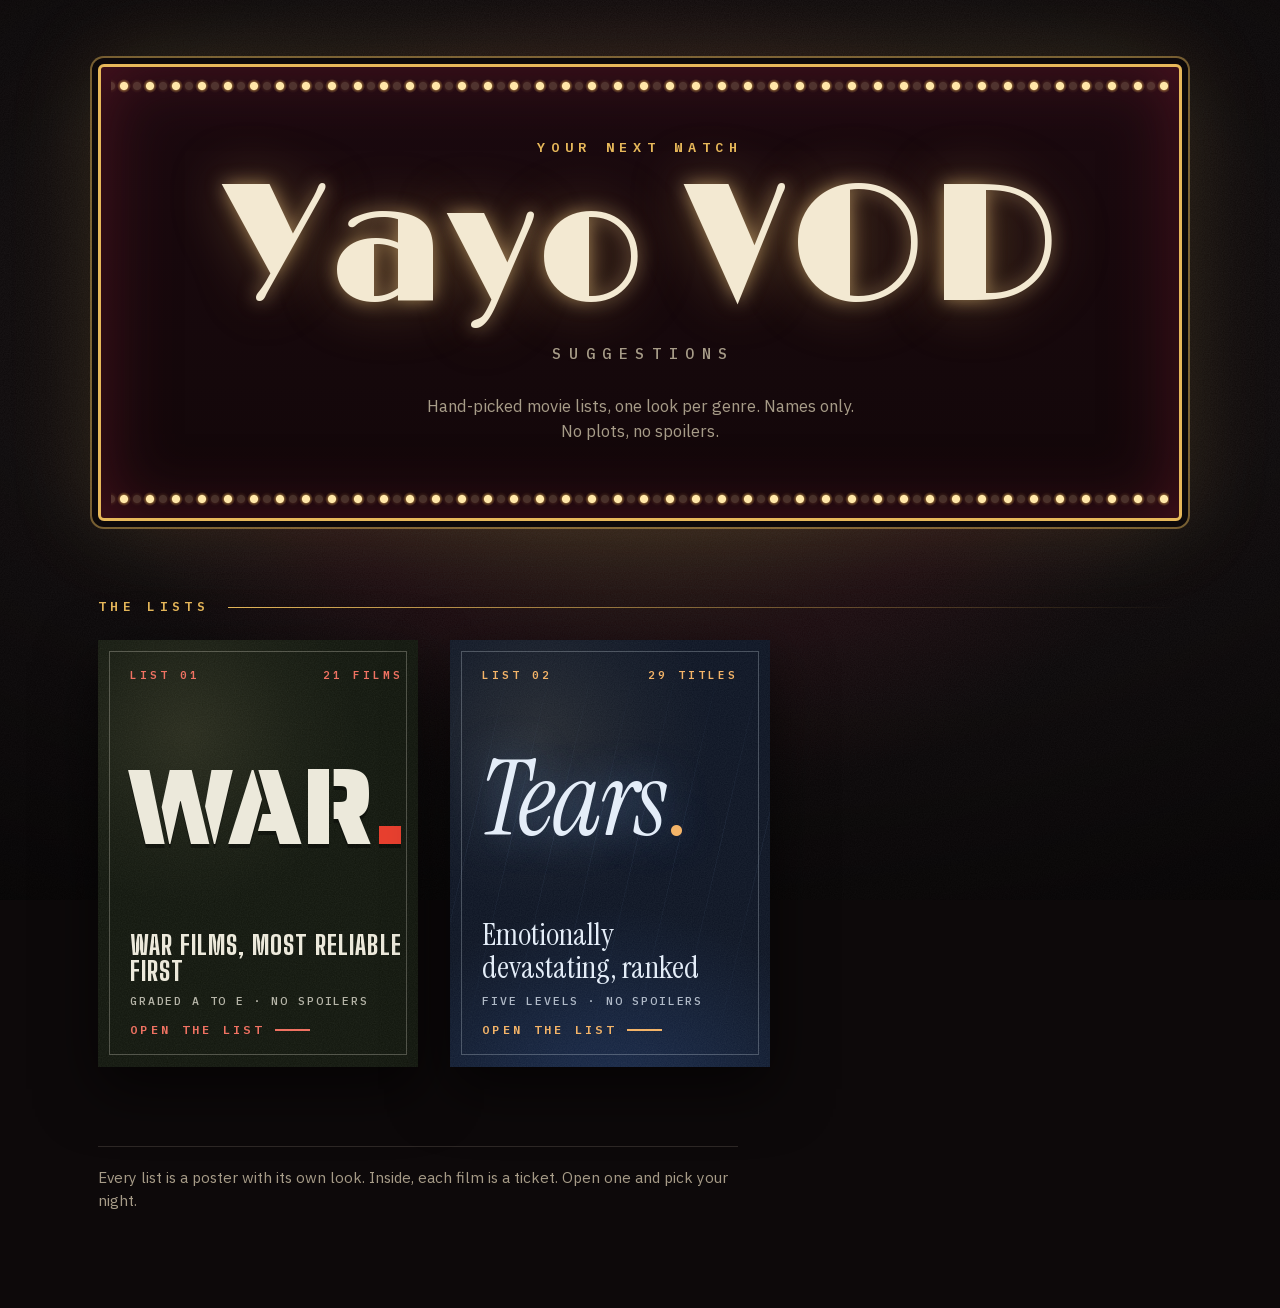
==== index.html @ f083a89b "Add Emotionally Devastating list: rain-on-glass page with fog tickets, hub poster" ====
<!doctype html>
<html lang="en">
<head>
<meta charset="utf-8">
<meta name="viewport" content="width=device-width, initial-scale=1, viewport-fit=cover">
<meta name="color-scheme" content="dark">
<meta name="theme-color" content="#0d090a">
<title>Yayo VOD Suggestions</title>
<link rel="stylesheet" href="fonts/fonts.css">
<link rel="preload" href="fonts/instrument-serif-a20ac7.woff2" as="font" type="font/woff2" crossorigin>
<link rel="preload" href="fonts/instrument-serif-i-99cc6e.woff2" as="font" type="font/woff2" crossorigin>
<link rel="preload" href="fonts/limelight-1f8077.woff2" as="font" type="font/woff2" crossorigin>
<link rel="preload" href="fonts/saira-stencil-one-ce0d6b.woff2" as="font" type="font/woff2" crossorigin>
<link rel="preload" href="fonts/big-shoulders-display-48e1b4.woff2" as="font" type="font/woff2" crossorigin>
<script>
(function(d){var q=[],done=false;function go(){if(done)return;done=true;d.classList.add('ready');q.forEach(function(f){f()})}
d.classList.add('js');window.onReady=function(f){done?f():q.push(f)};
var F=d.fonts;if(F&&F.load){Promise.all(["400 1em Limelight","400 1em \"Instrument Serif\"","italic 400 1em \"Instrument Serif\"","400 1em \"Saira Stencil One\"","800 1em \"Big Shoulders Display\"","500 1em \"IBM Plex Mono\"","600 1em \"IBM Plex Mono\"","400 1em \"IBM Plex Sans\""].map(function(x){return F.load(x,'A')})).then(go,go)}else go();setTimeout(go,2500)})(document.documentElement)
</script>
<style>
/* LOBBY: a theatre marquee with chasing bulbs over a dark foyer; each list is a one-sheet poster. */
:root{--bg:#0d090a;--cream:#f3e9d2;--dim:#a79c88;--brass:#e7b85a;--wine:#4a0f1c;--faint:rgba(243,233,210,.14);
  --display:"Limelight","Playfair Display",Georgia,serif;--mono:"IBM Plex Mono",ui-monospace,Menlo,monospace;--body:"IBM Plex Sans",system-ui,sans-serif;color-scheme:dark}
*{box-sizing:border-box}
html{background:var(--bg);overflow-x:clip}
body{margin:0;background:var(--bg);color:var(--cream);font:400 1rem/1.5 var(--body);-webkit-font-smoothing:antialiased;min-height:100vh}
h1,h2,h3,p,ul{margin:0;padding:0}ul{list-style:none}a{color:inherit}
:focus-visible{outline:3px solid var(--brass);outline-offset:4px}
.fx{position:fixed;inset:0;pointer-events:none;z-index:0;overflow:hidden}
.pool{position:absolute;left:50%;top:-20vh;width:120vmax;height:90vmax;transform:translateX(-50%);background:radial-gradient(closest-side,rgba(231,184,90,.16),rgba(122,28,48,.12) 45%,transparent 72%)}
.vig{position:absolute;inset:0;background:radial-gradient(120% 90% at 50% 35%,transparent 40%,rgba(0,0,0,.75) 100%)}
.grain{position:absolute;inset:-50%;width:200%;height:200%;opacity:.08;mix-blend-mode:screen;animation:grain 1.1s steps(6) infinite;
  background-image:url("data:image/svg+xml,%3Csvg xmlns='http://www.w3.org/2000/svg' width='240' height='240'%3E%3Cfilter id='n'%3E%3CfeTurbulence type='fractalNoise' baseFrequency='.85' numOctaves='2' stitchTiles='stitch'/%3E%3CfeColorMatrix values='0 0 0 0 1 0 0 0 0 1 0 0 0 0 1 0 0 0 .7 0'/%3E%3C/filter%3E%3Crect width='100%25' height='100%25' filter='url(%23n)'/%3E%3C/svg%3E")}
@keyframes grain{0%{transform:translate(0,0)}20%{transform:translate(-4%,3%)}40%{transform:translate(3%,-5%)}60%{transform:translate(-5%,-2%)}80%{transform:translate(4%,4%)}100%{transform:translate(0,0)}}
.js:not(.ready) .page{opacity:0}
.page{transition:opacity .45s ease;position:relative;z-index:1;max-width:70rem;margin-inline:auto;padding:max(1.5rem,env(safe-area-inset-top,0px)) max(18px,env(safe-area-inset-right,0px)) 6rem max(18px,env(safe-area-inset-left,0px))}

.marquee{position:relative;margin-top:clamp(1rem,4vw,2.5rem);padding:clamp(2.6rem,7vw,4.6rem) 1rem;text-align:center;border:3px solid var(--brass);border-radius:6px;background:linear-gradient(180deg,#1c0a10,#120709);box-shadow:0 0 0 6px #0d090a,0 0 0 8px rgba(231,184,90,.45),0 0 90px rgba(231,184,90,.18),inset 0 0 70px rgba(122,28,48,.5)}
.bulbs{position:absolute;left:10px;right:10px;height:14px;background:radial-gradient(circle,#ffe7a8 0 3.6px,rgba(255,200,90,.35) 4.6px,transparent 7px) 0 0/26px 14px repeat-x}
.bulbs.t{top:12px}.bulbs.bt{bottom:12px}
.bulbs.o{background-position:13px 0;opacity:.18}
.eyebrow{font:600 clamp(.7rem,2vw,.85rem)/1 var(--mono);letter-spacing:.42em;text-transform:uppercase;color:var(--brass)}
h1{font:400 clamp(3.6rem,17vw,10.5rem)/.92 var(--display);margin:1.2rem 0 1rem;color:var(--cream);text-shadow:0 0 18px rgba(255,214,140,.55),0 0 60px rgba(231,184,90,.35);letter-spacing:.01em}
.sub{font:500 clamp(.72rem,2.2vw,.95rem)/1.2 var(--mono);letter-spacing:.5em;text-transform:uppercase;color:var(--dim);padding-left:.5em}
.promise{max-width:42rem;margin:2rem auto 0;color:var(--dim);font-size:1.05rem}
.promise span{display:block}

.now{display:flex;align-items:center;gap:1.2rem;margin:clamp(3rem,8vw,5rem) 0 1.6rem;font:600 .8rem/1 var(--mono);letter-spacing:.34em;text-transform:uppercase;color:var(--brass)}
.now::after{content:"";flex:1;height:1px;background:linear-gradient(90deg,var(--brass),transparent)}
.tickets{display:grid;grid-template-columns:repeat(auto-fit,minmax(min(100%,17rem),20rem));gap:2rem;justify-content:start}

/* lists are one-sheet posters: portrait, one big genre word, dressed in that list's own palette. (Single films get tickets inside each list.) */
.poster{position:relative;display:grid;grid-template-rows:auto 1fr auto;aspect-ratio:3/4;min-height:26rem;padding:1.4rem 1.4rem 1.5rem;text-decoration:none;color:var(--p-ink);background:var(--p-bg);overflow:hidden;isolation:isolate;container-type:inline-size;filter:drop-shadow(0 22px 30px rgba(0,0,0,.6));transition:transform .45s cubic-bezier(.2,.8,.2,1)}
.poster::before{content:"";position:absolute;inset:.7rem;border:1.5px solid var(--p-line);z-index:2;pointer-events:none}
.poster{--rx:0;--ry:0;--mx:28%;--my:22%;transform:perspective(1000px) rotateX(calc(var(--ry)*1deg)) rotateY(calc(var(--rx)*1deg)) translateY(var(--lift,0px))}
.poster.live{transition:transform .09s linear}
.poster:hover,.poster:focus-visible{--lift:-8px}
.poster>.spot,.poster>.glint,.poster>.grainp{position:absolute;inset:0;pointer-events:none;z-index:0}
.poster.rain{--p-bg:#0b1322;--p-ink:#e4edf8;--p-line:rgba(228,237,248,.26);--p-accent:#f4b468;--p-accent-text:#f4b468;--p-display:"Instrument Serif",Georgia,serif;--p-cond:"Instrument Serif",Georgia,serif;background:radial-gradient(120% 80% at 50% 115%,#1a2d52,#0b1322 66%)}
.rain .p-word{text-transform:none;font-style:italic;font-size:38cqw;letter-spacing:-.02em;text-shadow:0 0 44px rgba(130,185,255,.45)}
.rain .p-bottom h2{font:400 1.95rem/1.05 var(--p-cond);text-transform:none;letter-spacing:0}
.poster>.streaks{position:absolute;inset:0;pointer-events:none;z-index:0;background:repeating-linear-gradient(103deg,transparent 0 22px,rgba(150,195,255,.1) 22px 23px,transparent 23px 41px);-webkit-mask-image:linear-gradient(180deg,transparent,#000 45%,transparent);mask-image:linear-gradient(180deg,transparent,#000 45%,transparent);opacity:.55}
@media (prefers-reduced-motion:no-preference){.poster>.streaks{animation:rainfall 1.6s linear infinite}@keyframes rainfall{to{background-position:0 82px}}}
.spot{background:radial-gradient(circle 15rem at var(--mx) var(--my),rgba(255,236,176,.26),rgba(255,236,176,.07) 45%,transparent 72%);opacity:.38;transition:opacity .45s}
.poster:hover .spot,.poster:focus-visible .spot{opacity:1}
.glint{overflow:hidden}
.glint::before{content:"";position:absolute;top:-20%;bottom:-20%;left:-60%;width:40%;background:linear-gradient(105deg,transparent,rgba(255,255,255,.16) 45%,rgba(255,255,255,.04) 55%,transparent);transform:skewX(-14deg) translateX(0);opacity:0}
.poster:hover .glint::before{opacity:1;animation:glint 1.1s cubic-bezier(.3,.6,.2,1) both}
@keyframes glint{from{transform:skewX(-14deg) translateX(0)}to{transform:skewX(-14deg) translateX(520%)}}
.poster>*{position:relative;z-index:1}
.p-top{display:flex;justify-content:space-between;gap:1rem;font:600 .68rem/1 var(--mono);letter-spacing:.28em;text-transform:uppercase;color:var(--p-accent-text);padding:.5rem .6rem 0}
.p-word{align-self:center;transform:translate(calc(var(--rx)*-1.4px),calc(var(--ry)*-1.4px));transition:transform .2s ease-out;font:400 39cqw/.8 var(--p-display);text-transform:uppercase;letter-spacing:-.015em;white-space:nowrap;padding-inline:.4rem;color:var(--p-ink);text-shadow:0 .04em 0 rgba(0,0,0,.35)}
.p-word i{font-style:normal;color:var(--p-accent)}
.p-bottom{display:grid;gap:.55rem;padding:0 .6rem .4rem}
.p-bottom h2{font:800 1.6rem/1 var(--p-cond);text-transform:uppercase;letter-spacing:.04em}
.p-bottom p{font:500 .72rem/1.4 var(--mono);letter-spacing:.16em;text-transform:uppercase;opacity:.75}
.p-go{margin-top:.4rem;display:flex;align-items:center;gap:.7rem;font:600 .74rem/1 var(--mono);letter-spacing:.28em;text-transform:uppercase;color:var(--p-accent-text)}
.p-go i{display:block;height:2px;width:2.2rem;background:currentColor;transition:width .3s}
.poster:hover .p-go i{width:4.5rem}
.poster.war{--p-bg:#10150b;--p-ink:#ece9db;--p-line:rgba(236,233,219,.28);--p-accent:#e8402f;--p-accent-text:#f07262;--p-display:"Saira Stencil One",Impact,sans-serif;--p-cond:"Big Shoulders Display",Impact,sans-serif}
.grainp{position:absolute;inset:-50%;width:200%;height:200%;z-index:0;opacity:.1;mix-blend-mode:screen;pointer-events:none;background-image:url("data:image/svg+xml,%3Csvg xmlns='http://www.w3.org/2000/svg' width='240' height='240'%3E%3Cfilter id='n'%3E%3CfeTurbulence type='fractalNoise' baseFrequency='.85' numOctaves='2' stitchTiles='stitch'/%3E%3CfeColorMatrix values='0 0 0 0 1 0 0 0 0 1 0 0 0 0 1 0 0 0 .7 0'/%3E%3C/filter%3E%3Crect width='100%25' height='100%25' filter='url(%23n)'/%3E%3C/svg%3E")}
.foot{margin-top:5rem;max-width:40rem;color:var(--dim);font-size:.95rem;padding-top:1.2rem;border-top:1px solid var(--faint)}

@media (prefers-reduced-motion:no-preference){
  .bulbs.o{animation:chase 1.2s steps(1) infinite}
  .bulbs.a{animation:chase2 1.2s steps(1) infinite}
  @keyframes chase{0%{opacity:.18}50%{opacity:1}}
  @keyframes chase2{0%{opacity:1}50%{opacity:.18}}
  h1{animation:glow 4s ease-in-out infinite alternate}
  @keyframes glow{from{text-shadow:0 0 14px rgba(255,214,140,.45),0 0 50px rgba(231,184,90,.28)}to{text-shadow:0 0 22px rgba(255,214,140,.7),0 0 80px rgba(231,184,90,.45)}}
  html.ready .marquee,html.ready .now,html.ready .tickets,html.ready .foot{animation:fadeIn .9s ease both}
  html.ready .now{animation-delay:.25s}html.ready .tickets{animation-delay:.4s}html.ready .foot{animation-delay:.55s}
  @keyframes fadeIn{from{opacity:0}to{opacity:1}}
}
@media (prefers-reduced-motion:reduce){.grain{animation:none}.glint{display:none}.poster{transform:none!important}}
</style>
</head>
<body>
<div class="fx" aria-hidden="true"><div class="pool"></div><div class="grain"></div><div class="vig"></div></div>
<div class="page">
  <header class="marquee">
    <i class="bulbs t a" aria-hidden="true"></i><i class="bulbs t o" aria-hidden="true"></i>
    <i class="bulbs bt a" aria-hidden="true"></i><i class="bulbs bt o" aria-hidden="true"></i>
    <p class="eyebrow">Your next watch</p>
    <h1>Yayo VOD</h1>
    <p class="sub">Suggestions</p>
    <p class="promise"><span>Hand-picked movie lists, one look per genre. Names only.</span><span>No plots, no spoilers.</span></p>
  </header>

  <h2 class="now">The lists</h2>
  <ul class="tickets">
    <li><a class="poster war" href="war/">
      <i class="grainp" aria-hidden="true"></i><i class="spot" aria-hidden="true"></i><i class="glint" aria-hidden="true"></i>
      <div class="p-top"><span>List 01</span><span>21 films</span></div>
      <div class="p-word" aria-hidden="true">War<i>.</i></div>
      <div class="p-bottom">
        <h2>War films, most reliable first</h2>
        <p>Graded A to E &middot; no spoilers</p>
        <span class="p-go">Open the list <i></i></span>
      </div></a></li>
    <li><a class="poster rain" href="devastating/">
      <i class="grainp" aria-hidden="true"></i><i class="streaks" aria-hidden="true"></i><i class="spot" aria-hidden="true"></i><i class="glint" aria-hidden="true"></i>
      <div class="p-top"><span>List 02</span><span>29 titles</span></div>
      <div class="p-word" aria-hidden="true">Tears<i>.</i></div>
      <div class="p-bottom">
        <h2>Emotionally devastating, ranked</h2>
        <p>Five levels &middot; no spoilers</p>
        <span class="p-go">Open the list <i></i></span>
      </div></a></li>
  </ul>

  <p class="foot">Every list is a poster with its own look. Inside, each film is a ticket. Open one and pick your night.</p>
</div>
<script>
(function(){
  if(matchMedia('(prefers-reduced-motion: reduce)').matches)return;
  document.querySelectorAll('.poster').forEach(p=>{
    p.addEventListener('pointerenter',e=>{if(e.pointerType==='mouse')p.classList.add('live')});
    p.addEventListener('pointermove',e=>{
      if(e.pointerType!=='mouse')return;
      const r=p.getBoundingClientRect(),x=(e.clientX-r.left)/r.width,y=(e.clientY-r.top)/r.height;
      p.style.setProperty('--mx',(x*100).toFixed(1)+'%');p.style.setProperty('--my',(y*100).toFixed(1)+'%');
      p.style.setProperty('--rx',((x-.5)*12).toFixed(2));p.style.setProperty('--ry',((.5-y)*12).toFixed(2));
    });
    p.addEventListener('pointerleave',()=>{p.classList.remove('live');['--rx','--ry'].forEach(k=>p.style.setProperty(k,'0'));p.style.setProperty('--mx','28%');p.style.setProperty('--my','22%')});
  });
})();
</script>
</body>
</html>
---- fonts/fonts.css ----
@font-face{font-family:'Big Shoulders Display';font-style:normal;font-weight:700;font-display:block;src:url(big-shoulders-display-48e1b4.woff2) format('woff2');unicode-range:U+0000-00FF, U+0131, U+0152-0153, U+02BB-02BC, U+02C6, U+02DA, U+02DC, U+0304, U+0308, U+0329, U+2000-206F, U+20AC, U+2122, U+2191, U+2193, U+2212, U+2215, U+FEFF, U+FFFD}
@font-face{font-family:'Big Shoulders Display';font-style:normal;font-weight:800;font-display:block;src:url(big-shoulders-display-48e1b4.woff2) format('woff2');unicode-range:U+0000-00FF, U+0131, U+0152-0153, U+02BB-02BC, U+02C6, U+02DA, U+02DC, U+0304, U+0308, U+0329, U+2000-206F, U+20AC, U+2122, U+2191, U+2193, U+2212, U+2215, U+FEFF, U+FFFD}
@font-face{font-family:'Big Shoulders Display';font-style:normal;font-weight:900;font-display:block;src:url(big-shoulders-display-48e1b4.woff2) format('woff2');unicode-range:U+0000-00FF, U+0131, U+0152-0153, U+02BB-02BC, U+02C6, U+02DA, U+02DC, U+0304, U+0308, U+0329, U+2000-206F, U+20AC, U+2122, U+2191, U+2193, U+2212, U+2215, U+FEFF, U+FFFD}
@font-face{font-family:'IBM Plex Mono';font-style:normal;font-weight:400;font-display:block;src:url(ibm-plex-mono-171e02.woff2) format('woff2');unicode-range:U+0000-00FF, U+0131, U+0152-0153, U+02BB-02BC, U+02C6, U+02DA, U+02DC, U+0304, U+0308, U+0329, U+2000-206F, U+20AC, U+2122, U+2191, U+2193, U+2212, U+2215, U+FEFF, U+FFFD}
@font-face{font-family:'IBM Plex Mono';font-style:normal;font-weight:500;font-display:block;src:url(ibm-plex-mono-db14f4.woff2) format('woff2');unicode-range:U+0000-00FF, U+0131, U+0152-0153, U+02BB-02BC, U+02C6, U+02DA, U+02DC, U+0304, U+0308, U+0329, U+2000-206F, U+20AC, U+2122, U+2191, U+2193, U+2212, U+2215, U+FEFF, U+FFFD}
@font-face{font-family:'IBM Plex Mono';font-style:normal;font-weight:600;font-display:block;src:url(ibm-plex-mono-ed96d0.woff2) format('woff2');unicode-range:U+0000-00FF, U+0131, U+0152-0153, U+02BB-02BC, U+02C6, U+02DA, U+02DC, U+0304, U+0308, U+0329, U+2000-206F, U+20AC, U+2122, U+2191, U+2193, U+2212, U+2215, U+FEFF, U+FFFD}
@font-face{font-family:'IBM Plex Sans';font-style:normal;font-weight:400;font-display:block;src:url(ibm-plex-sans-118b75.woff2) format('woff2');unicode-range:U+0000-00FF, U+0131, U+0152-0153, U+02BB-02BC, U+02C6, U+02DA, U+02DC, U+0304, U+0308, U+0329, U+2000-206F, U+20AC, U+2122, U+2191, U+2193, U+2212, U+2215, U+FEFF, U+FFFD}
@font-face{font-family:'IBM Plex Sans';font-style:normal;font-weight:500;font-display:block;src:url(ibm-plex-sans-118b75.woff2) format('woff2');unicode-range:U+0000-00FF, U+0131, U+0152-0153, U+02BB-02BC, U+02C6, U+02DA, U+02DC, U+0304, U+0308, U+0329, U+2000-206F, U+20AC, U+2122, U+2191, U+2193, U+2212, U+2215, U+FEFF, U+FFFD}
@font-face{font-family:'Limelight';font-style:normal;font-weight:400;font-display:block;src:url(limelight-1f8077.woff2) format('woff2');unicode-range:U+0000-00FF, U+0131, U+0152-0153, U+02BB-02BC, U+02C6, U+02DA, U+02DC, U+0304, U+0308, U+0329, U+2000-206F, U+20AC, U+2122, U+2191, U+2193, U+2212, U+2215, U+FEFF, U+FFFD}
@font-face{font-family:'Saira Stencil One';font-style:normal;font-weight:400;font-display:block;src:url(saira-stencil-one-ce0d6b.woff2) format('woff2');unicode-range:U+0000-00FF, U+0131, U+0152-0153, U+02BB-02BC, U+02C6, U+02DA, U+02DC, U+0304, U+0308, U+0329, U+2000-206F, U+20AC, U+2122, U+2191, U+2193, U+2212, U+2215, U+FEFF, U+FFFD}
@font-face{font-family:'Special Elite';font-style:normal;font-weight:400;font-display:block;src:url(special-elite-143177.woff2) format('woff2');unicode-range:U+0000-00FF, U+0131, U+0152-0153, U+02BB-02BC, U+02C6, U+02DA, U+02DC, U+0304, U+0308, U+0329, U+2000-206F, U+20AC, U+2122, U+2191, U+2193, U+2212, U+2215, U+FEFF, U+FFFD}
@font-face{font-family:'DM Mono';font-style:normal;font-weight:400;font-display:block;src:url(dm-mono-42078d.woff2) format('woff2');unicode-range:U+0000-00FF, U+0131, U+0152-0153, U+02BB-02BC, U+02C6, U+02DA, U+02DC, U+0304, U+0308, U+0329, U+2000-206F, U+20AC, U+2122, U+2191, U+2193, U+2212, U+2215, U+FEFF, U+FFFD}
@font-face{font-family:'DM Mono';font-style:normal;font-weight:500;font-display:block;src:url(dm-mono-9bb717.woff2) format('woff2');unicode-range:U+0000-00FF, U+0131, U+0152-0153, U+02BB-02BC, U+02C6, U+02DA, U+02DC, U+0304, U+0308, U+0329, U+2000-206F, U+20AC, U+2122, U+2191, U+2193, U+2212, U+2215, U+FEFF, U+FFFD}
@font-face{font-family:'DM Sans';font-style:normal;font-weight:400;font-display:block;src:url(dm-sans-151a53.woff2) format('woff2');unicode-range:U+0000-00FF, U+0131, U+0152-0153, U+02BB-02BC, U+02C6, U+02DA, U+02DC, U+0304, U+0308, U+0329, U+2000-206F, U+20AC, U+2122, U+2191, U+2193, U+2212, U+2215, U+FEFF, U+FFFD}
@font-face{font-family:'DM Sans';font-style:normal;font-weight:500;font-display:block;src:url(dm-sans-151a53.woff2) format('woff2');unicode-range:U+0000-00FF, U+0131, U+0152-0153, U+02BB-02BC, U+02C6, U+02DA, U+02DC, U+0304, U+0308, U+0329, U+2000-206F, U+20AC, U+2122, U+2191, U+2193, U+2212, U+2215, U+FEFF, U+FFFD}
@font-face{font-family:'DM Sans';font-style:normal;font-weight:600;font-display:block;src:url(dm-sans-151a53.woff2) format('woff2');unicode-range:U+0000-00FF, U+0131, U+0152-0153, U+02BB-02BC, U+02C6, U+02DA, U+02DC, U+0304, U+0308, U+0329, U+2000-206F, U+20AC, U+2122, U+2191, U+2193, U+2212, U+2215, U+FEFF, U+FFFD}
@font-face{font-family:'Instrument Serif';font-style:italic;font-weight:400;font-display:block;src:url(instrument-serif-i-99cc6e.woff2) format('woff2');unicode-range:U+0000-00FF, U+0131, U+0152-0153, U+02BB-02BC, U+02C6, U+02DA, U+02DC, U+0304, U+0308, U+0329, U+2000-206F, U+20AC, U+2122, U+2191, U+2193, U+2212, U+2215, U+FEFF, U+FFFD}
@font-face{font-family:'Instrument Serif';font-style:normal;font-weight:400;font-display:block;src:url(instrument-serif-a20ac7.woff2) format('woff2');unicode-range:U+0000-00FF, U+0131, U+0152-0153, U+02BB-02BC, U+02C6, U+02DA, U+02DC, U+0304, U+0308, U+0329, U+2000-206F, U+20AC, U+2122, U+2191, U+2193, U+2212, U+2215, U+FEFF, U+FFFD}
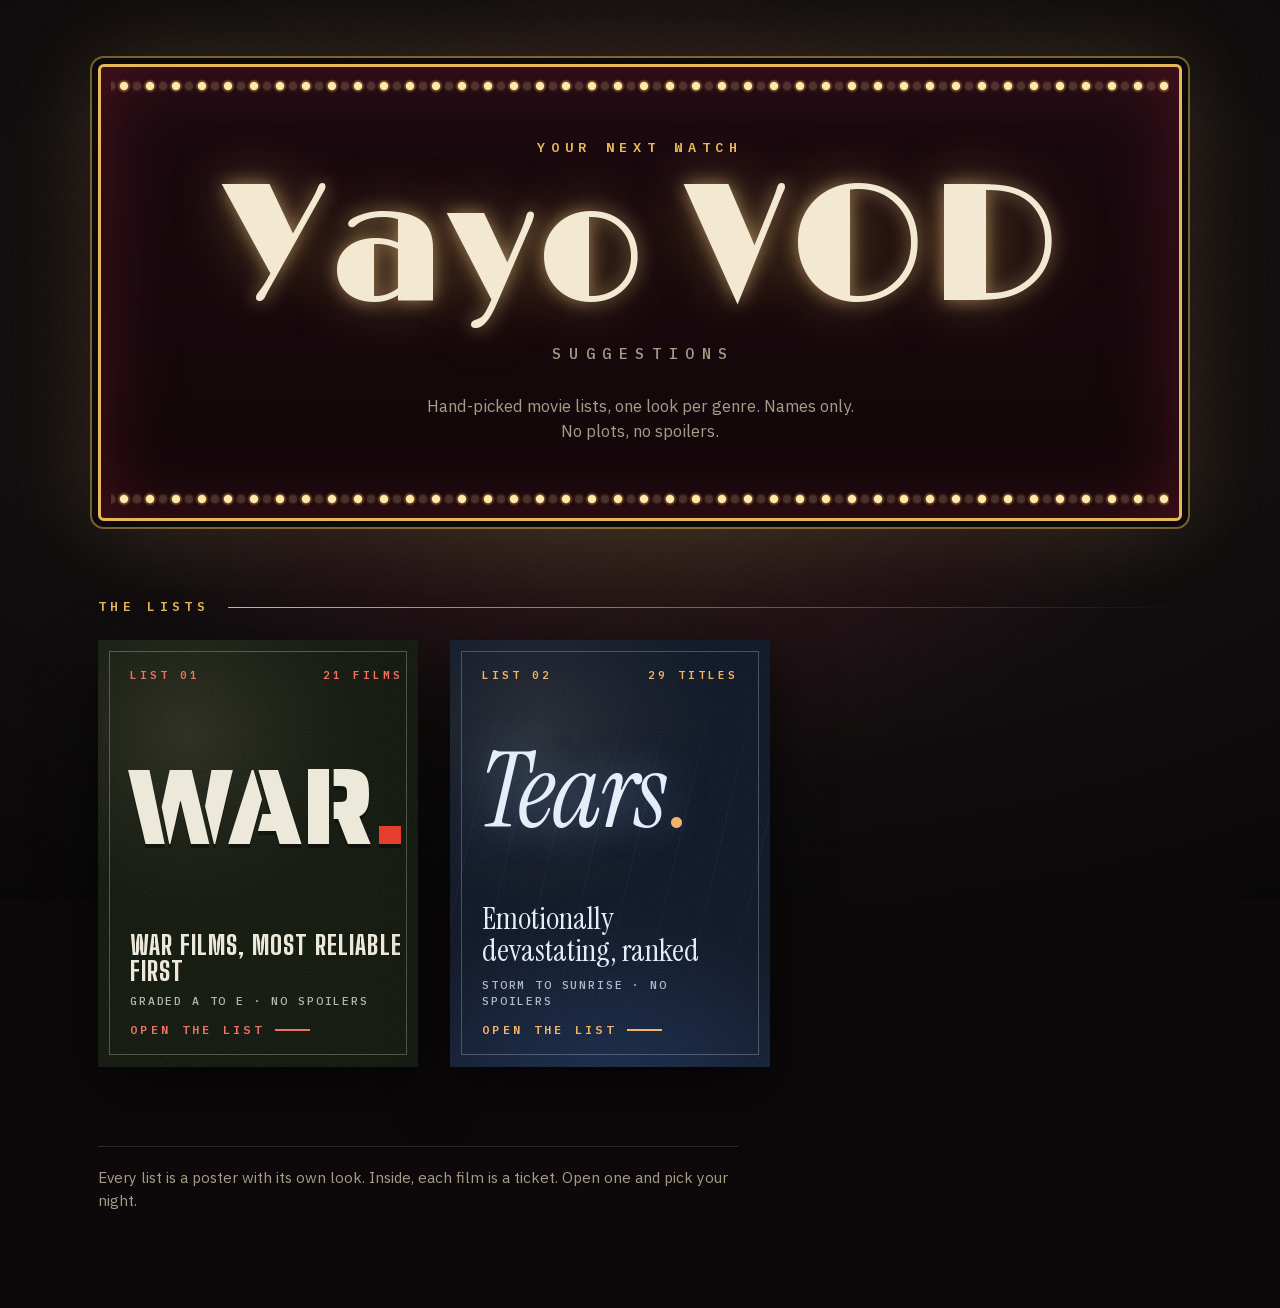
==== commit edce6335: "Devastating list: five-level weather arc, sky and rain change as you scroll" ====
--- a/index.html
+++ b/index.html
@@ -124,7 +124,7 @@
       <div class="p-word" aria-hidden="true">Tears<i>.</i></div>
       <div class="p-bottom">
         <h2>Emotionally devastating, ranked</h2>
-        <p>Five levels &middot; no spoilers</p>
+        <p>Storm to sunrise &middot; no spoilers</p>
         <span class="p-go">Open the list <i></i></span>
       </div></a></li>
   </ul>
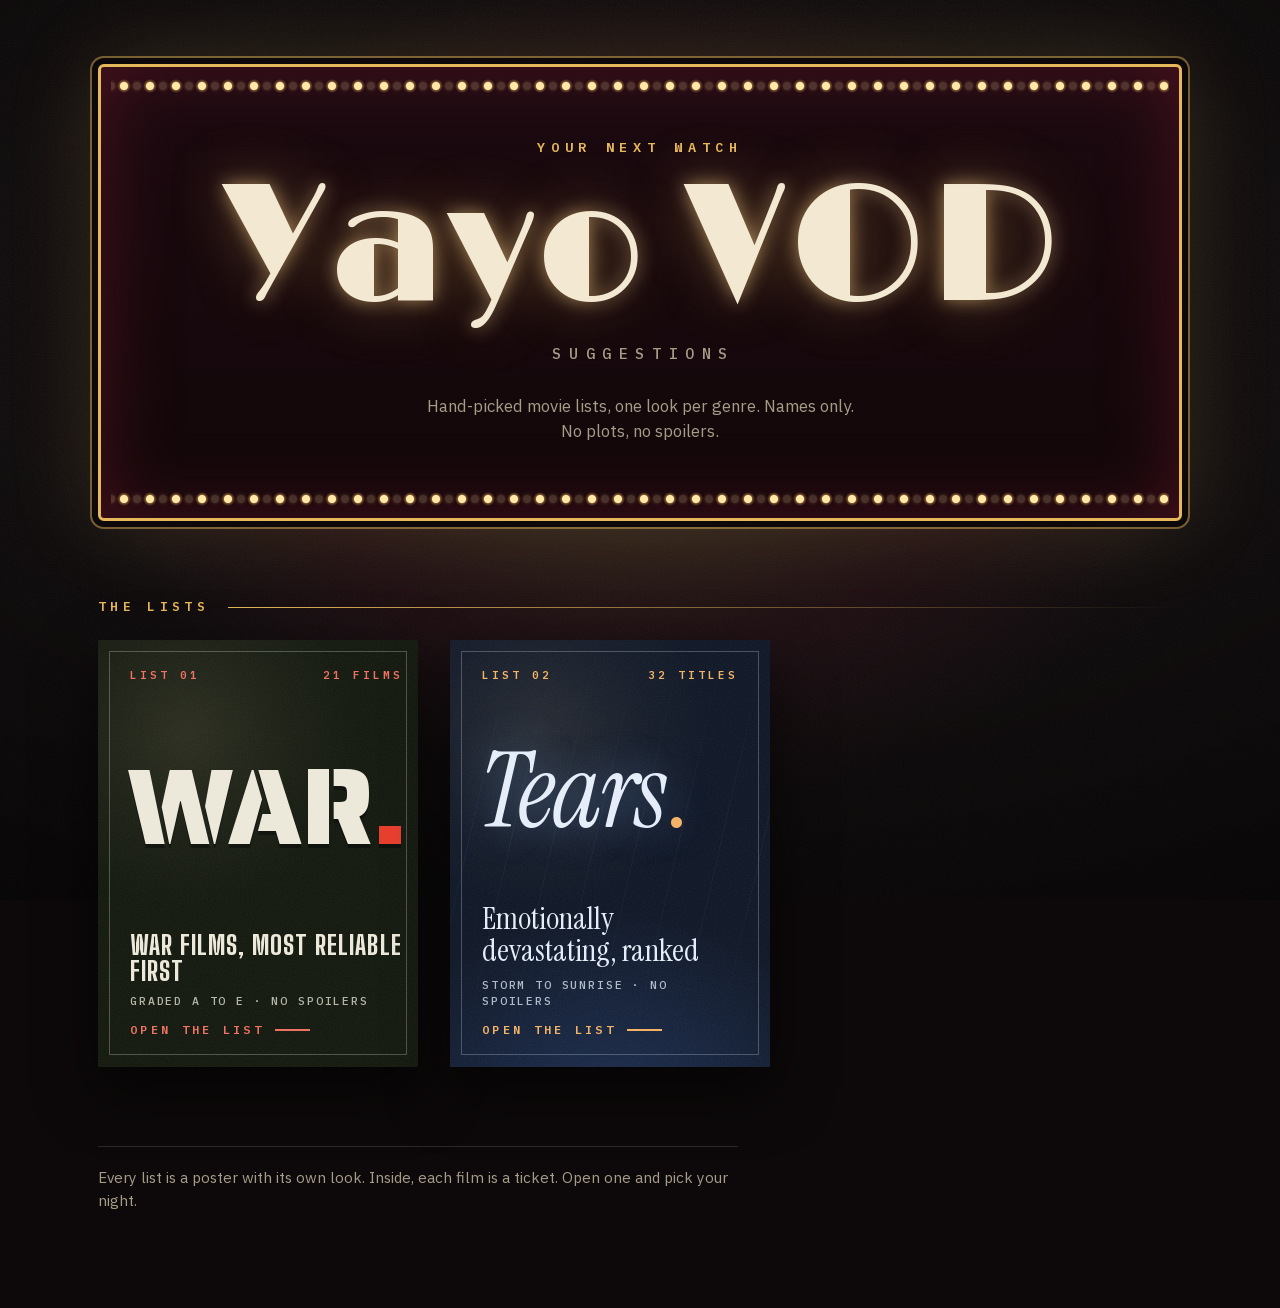
==== commit e40f2cf4: "Devastating list: 32 titles in the new five-level order" ====
--- a/index.html
+++ b/index.html
@@ -120,7 +120,7 @@
       </div></a></li>
     <li><a class="poster rain" href="devastating/">
       <i class="grainp" aria-hidden="true"></i><i class="streaks" aria-hidden="true"></i><i class="spot" aria-hidden="true"></i><i class="glint" aria-hidden="true"></i>
-      <div class="p-top"><span>List 02</span><span>29 titles</span></div>
+      <div class="p-top"><span>List 02</span><span>32 titles</span></div>
       <div class="p-word" aria-hidden="true">Tears<i>.</i></div>
       <div class="p-bottom">
         <h2>Emotionally devastating, ranked</h2>
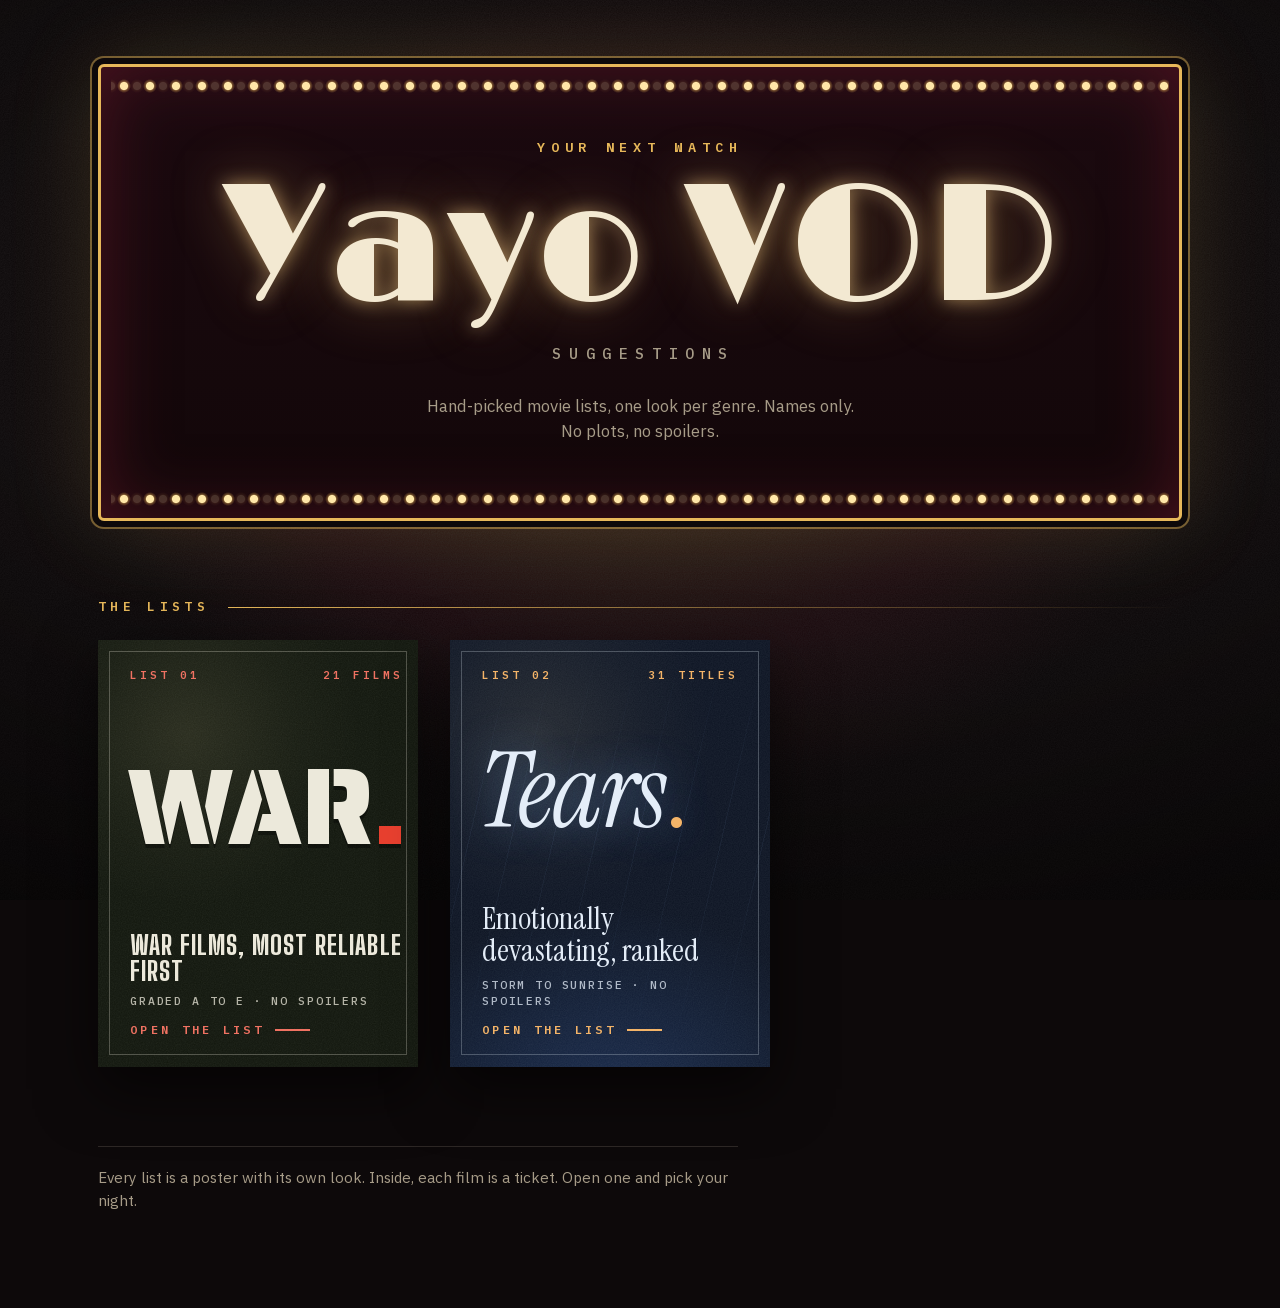
==== commit 2fc2cdb5: "Devastating list: 31 titles in the final order" ====
--- a/index.html
+++ b/index.html
@@ -120,7 +120,7 @@
       </div></a></li>
     <li><a class="poster rain" href="devastating/">
       <i class="grainp" aria-hidden="true"></i><i class="streaks" aria-hidden="true"></i><i class="spot" aria-hidden="true"></i><i class="glint" aria-hidden="true"></i>
-      <div class="p-top"><span>List 02</span><span>32 titles</span></div>
+      <div class="p-top"><span>List 02</span><span>31 titles</span></div>
       <div class="p-word" aria-hidden="true">Tears<i>.</i></div>
       <div class="p-bottom">
         <h2>Emotionally devastating, ranked</h2>
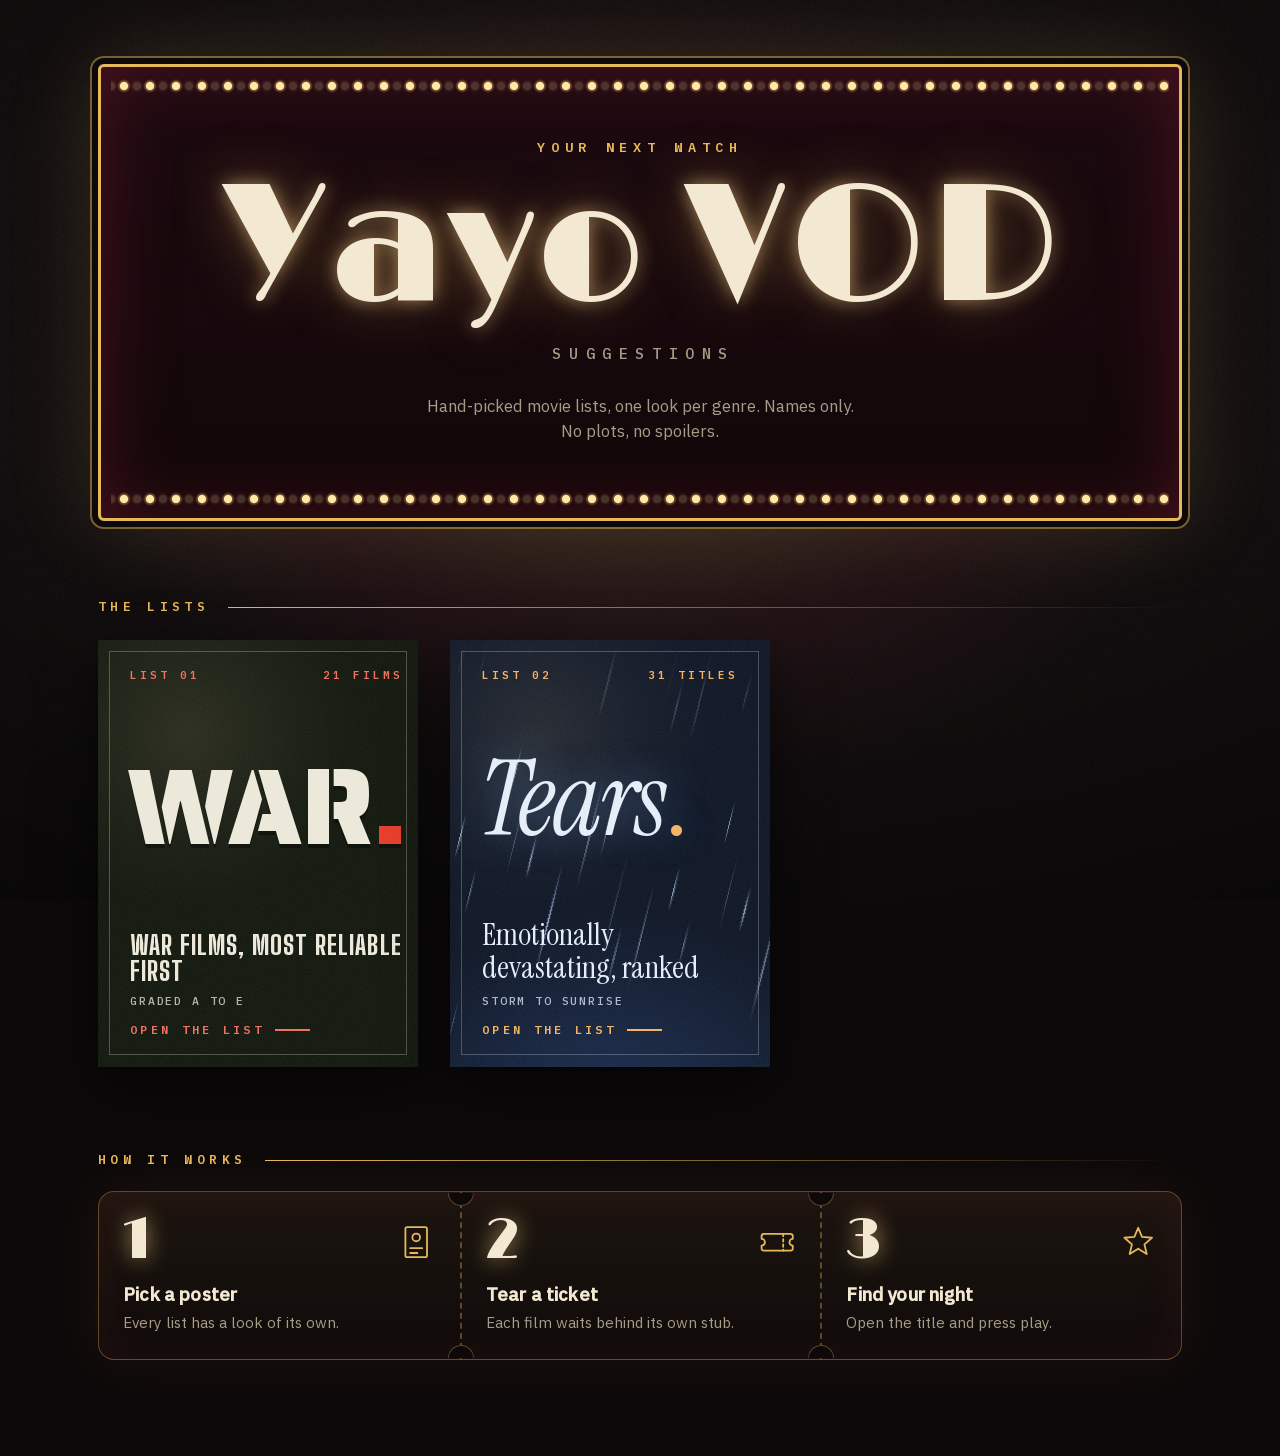
==== commit e6897a4f: "Hub: cleaner poster captions, How it works strip, seamless rain loop; war footer wording" ====
--- a/index.html
+++ b/index.html
@@ -59,8 +59,9 @@
 .poster.rain{--p-bg:#0b1322;--p-ink:#e4edf8;--p-line:rgba(228,237,248,.26);--p-accent:#f4b468;--p-accent-text:#f4b468;--p-display:"Instrument Serif",Georgia,serif;--p-cond:"Instrument Serif",Georgia,serif;background:radial-gradient(120% 80% at 50% 115%,#1a2d52,#0b1322 66%)}
 .rain .p-word{text-transform:none;font-style:italic;font-size:38cqw;letter-spacing:-.02em;text-shadow:0 0 44px rgba(130,185,255,.45)}
 .rain .p-bottom h2{font:400 1.95rem/1.05 var(--p-cond);text-transform:none;letter-spacing:0}
-.poster>.streaks{position:absolute;inset:0;pointer-events:none;z-index:0;background:repeating-linear-gradient(103deg,transparent 0 22px,rgba(150,195,255,.1) 22px 23px,transparent 23px 41px);-webkit-mask-image:linear-gradient(180deg,transparent,#000 45%,transparent);mask-image:linear-gradient(180deg,transparent,#000 45%,transparent);opacity:.55}
-@media (prefers-reduced-motion:no-preference){.poster>.streaks{animation:rainfall 1.6s linear infinite}@keyframes rainfall{to{background-position:0 82px}}}
+.poster>.streaks{position:absolute;inset:0;pointer-events:none;z-index:0;overflow:hidden;-webkit-mask-image:linear-gradient(180deg,transparent,#000 28%,#000 72%,transparent);mask-image:linear-gradient(180deg,transparent,#000 28%,#000 72%,transparent)}
+.poster>.streaks::before{content:"";position:absolute;inset:-35%;background:url("data:image/svg+xml,%3Csvg%20xmlns%3D%22http%3A//www.w3.org/2000/svg%22%20width%3D%22220%22%20height%3D%22260%22%20viewBox%3D%220%200%20220%20260%22%3E%3Cdefs%3E%3ClinearGradient%20id%3D%22g%22%20x1%3D%220%22%20y1%3D%220%22%20x2%3D%220%22%20y2%3D%221%22%3E%3Cstop%20offset%3D%220%22%20stop-color%3D%22%239cc4ff%22%20stop-opacity%3D%220%22/%3E%3Cstop%20offset%3D%22.55%22%20stop-color%3D%22%23bcd8ff%22%20stop-opacity%3D%22.9%22/%3E%3Cstop%20offset%3D%221%22%20stop-color%3D%22%23e9f3ff%22%20stop-opacity%3D%220%22/%3E%3C/linearGradient%3E%3C/defs%3E%3Crect%20x%3D%227.6%22%20y%3D%22122.5%22%20width%3D%221.6%22%20height%3D%22112%22%20rx%3D%220.8%22%20fill%3D%22url%28%23g%29%22%20opacity%3D%220.8%22/%3E%3Crect%20x%3D%2227.1%22%20y%3D%2231.8%22%20width%3D%221.6%22%20height%3D%22112%22%20rx%3D%220.8%22%20fill%3D%22url%28%23g%29%22%20opacity%3D%220.5%22/%3E%3Crect%20x%3D%2242.8%22%20y%3D%2230.1%22%20width%3D%221%22%20height%3D%2278%22%20rx%3D%220.5%22%20fill%3D%22url%28%23g%29%22%20opacity%3D%220.8%22/%3E%3Crect%20x%3D%2268.7%22%20y%3D%2294.4%22%20width%3D%221%22%20height%3D%22112%22%20rx%3D%220.5%22%20fill%3D%22url%28%23g%29%22%20opacity%3D%220.35%22/%3E%3Crect%20x%3D%2280.5%22%20y%3D%22169.6%22%20width%3D%221%22%20height%3D%2262%22%20rx%3D%220.5%22%20fill%3D%22url%28%23g%29%22%20opacity%3D%220.8%22/%3E%3Crect%20x%3D%22101.6%22%20y%3D%22120.6%22%20width%3D%221.2%22%20height%3D%22112%22%20rx%3D%220.6%22%20fill%3D%22url%28%23g%29%22%20opacity%3D%220.65%22/%3E%3Crect%20x%3D%22122.0%22%20y%3D%2298.4%22%20width%3D%221.4%22%20height%3D%2246%22%20rx%3D%220.7%22%20fill%3D%22url%28%23g%29%22%20opacity%3D%220.8%22/%3E%3Crect%20x%3D%22145.0%22%20y%3D%22149.0%22%20width%3D%221.4%22%20height%3D%2246%22%20rx%3D%220.7%22%20fill%3D%22url%28%23g%29%22%20opacity%3D%220.5%22/%3E%3Crect%20x%3D%22160.1%22%20y%3D%2220.2%22%20width%3D%221%22%20height%3D%2246%22%20rx%3D%220.5%22%20fill%3D%22url%28%23g%29%22%20opacity%3D%220.8%22/%3E%3Crect%20x%3D%22175.9%22%20y%3D%2271.7%22%20width%3D%221%22%20height%3D%2278%22%20rx%3D%220.5%22%20fill%3D%22url%28%23g%29%22%20opacity%3D%220.35%22/%3E%3Crect%20x%3D%22195.7%22%20y%3D%22100.9%22%20width%3D%221.6%22%20height%3D%2246%22%20rx%3D%220.8%22%20fill%3D%22url%28%23g%29%22%20opacity%3D%220.8%22/%3E%3C/svg%3E") 0 0/220px 260px repeat;transform:rotate(14deg)}
+@media (prefers-reduced-motion:no-preference){.poster>.streaks::before{animation:rainfall 2.4s linear infinite}@keyframes rainfall{to{background-position:0 260px}}}
 .spot{background:radial-gradient(circle 15rem at var(--mx) var(--my),rgba(255,236,176,.26),rgba(255,236,176,.07) 45%,transparent 72%);opacity:.38;transition:opacity .45s}
 .poster:hover .spot,.poster:focus-visible .spot{opacity:1}
 .glint{overflow:hidden}
@@ -93,6 +94,30 @@
   @keyframes fadeIn{from{opacity:0}to{opacity:1}}
 }
 @media (prefers-reduced-motion:reduce){.grain{animation:none}.glint{display:none}.poster{transform:none!important}}
+
+.how{margin-top:clamp(3.5rem,8vw,5.5rem)}
+.how h2{display:flex;align-items:center;gap:1.2rem;margin:0 0 1.5rem;font:600 .8rem/1 var(--mono);letter-spacing:.34em;text-transform:uppercase;color:var(--brass)}
+.how h2::after{content:"";flex:1;height:1px;background:linear-gradient(90deg,var(--brass),transparent)}
+.steps{list-style:none;margin:0;padding:0;display:grid;grid-template-columns:repeat(3,minmax(0,1fr));border:1px solid rgba(231,184,90,.35);border-radius:16px;background:linear-gradient(180deg,rgba(231,184,90,.07),rgba(231,184,90,.015));box-shadow:0 0 60px rgba(231,184,90,.07),inset 0 0 40px rgba(122,28,48,.18);position:relative}
+.step{position:relative;display:grid;grid-template-columns:auto 1fr;grid-template-areas:"num ic" "t t" "p p";align-items:center;gap:.35rem 1rem;padding:1.5rem 1.5rem 1.6rem;transition:background .3s}
+.step+.step{border-left:2px dashed rgba(231,184,90,.35)}
+.step+.step::before,.step+.step::after{content:"";position:absolute;left:-1px;width:1.5rem;height:1.5rem;border-radius:50%;background:var(--bg);border:1px solid rgba(231,184,90,.35);transform:translateX(-50%)}
+.step+.step::before{top:-.75rem;clip-path:inset(50% 0 0 0)}
+.step+.step::after{bottom:-.75rem;clip-path:inset(0 0 50% 0)}
+.step:hover{background:rgba(231,184,90,.07)}
+.step .num{grid-area:num;font:400 3.6rem/.9 var(--display);color:var(--cream);text-shadow:0 0 22px rgba(255,214,140,.6)}
+.step svg{grid-area:ic;justify-self:end;width:2.4rem;height:2.4rem;fill:none;stroke:var(--brass);stroke-width:1.5;stroke-linecap:round;stroke-linejoin:round}
+.step b{grid-area:t;margin-top:.6rem;font:600 1.15rem/1.2 var(--body);letter-spacing:.01em}
+.step p{grid-area:p;font-size:.95rem;color:var(--dim)}
+@media (max-width:40rem){
+  .steps{grid-template-columns:1fr}
+  .step+.step{border-left:0;border-top:2px dashed rgba(231,184,90,.35)}
+  .step+.step::before,.step+.step::after{top:-.75rem;bottom:auto;transform:translateY(0)}
+  .step+.step::before{left:-.75rem;clip-path:inset(0 0 0 50%)}
+  .step+.step::after{left:auto;right:-.75rem;transform:none;clip-path:inset(0 50% 0 0)}
+  .step{grid-template-columns:auto 1fr;padding:1.2rem 1.3rem}
+}
+@media (prefers-reduced-motion:no-preference){html.ready .how{animation:fadeIn .9s ease .7s both}}
 </style>
 </head>
 <body>
@@ -115,7 +140,7 @@
       <div class="p-word" aria-hidden="true">War<i>.</i></div>
       <div class="p-bottom">
         <h2>War films, most reliable first</h2>
-        <p>Graded A to E &middot; no spoilers</p>
+        <p>Graded A to E</p>
         <span class="p-go">Open the list <i></i></span>
       </div></a></li>
     <li><a class="poster rain" href="devastating/">
@@ -124,12 +149,24 @@
       <div class="p-word" aria-hidden="true">Tears<i>.</i></div>
       <div class="p-bottom">
         <h2>Emotionally devastating, ranked</h2>
-        <p>Storm to sunrise &middot; no spoilers</p>
+        <p>Storm to sunrise</p>
         <span class="p-go">Open the list <i></i></span>
       </div></a></li>
   </ul>
-
-  <p class="foot">Every list is a poster with its own look. Inside, each film is a ticket. Open one and pick your night.</p>
+  <section class="how" aria-labelledby="howh">
+    <h2 id="howh">How it works</h2>
+    <ol class="steps">
+      <li class="step"><span class="num" aria-hidden="true">1</span>
+        <svg viewBox="0 0 32 32" aria-hidden="true"><rect x="7" y="3.5" width="18" height="25" rx="1.5"/><path d="M11 21h10M11 25h6"/><circle cx="16" cy="12" r="3.2"/></svg>
+        <b>Pick a poster</b><p>Every list has a look of its own.</p></li>
+      <li class="step"><span class="num" aria-hidden="true">2</span>
+        <svg viewBox="0 0 32 32" aria-hidden="true"><path d="M3 11a2 2 0 012-2h22a2 2 0 012 2v2.2a2.8 2.8 0 000 5.6V21a2 2 0 01-2 2H5a2 2 0 01-2-2v-2.2a2.8 2.8 0 000-5.6z"/><path d="M21 9v14" stroke-dasharray="2 2.4"/></svg>
+        <b>Tear a ticket</b><p>Each film waits behind its own stub.</p></li>
+      <li class="step"><span class="num" aria-hidden="true">3</span>
+        <svg viewBox="0 0 32 32" aria-hidden="true"><path d="M16 4l3.2 7.6 8.3.7-6.3 5.5 1.9 8.1L16 21.4l-7.1 4.5 1.9-8.1-6.3-5.5 8.3-.7z"/></svg>
+        <b>Find your night</b><p>Open the title and press play.</p></li>
+    </ol>
+  </section>
 </div>
 <script>
 (function(){
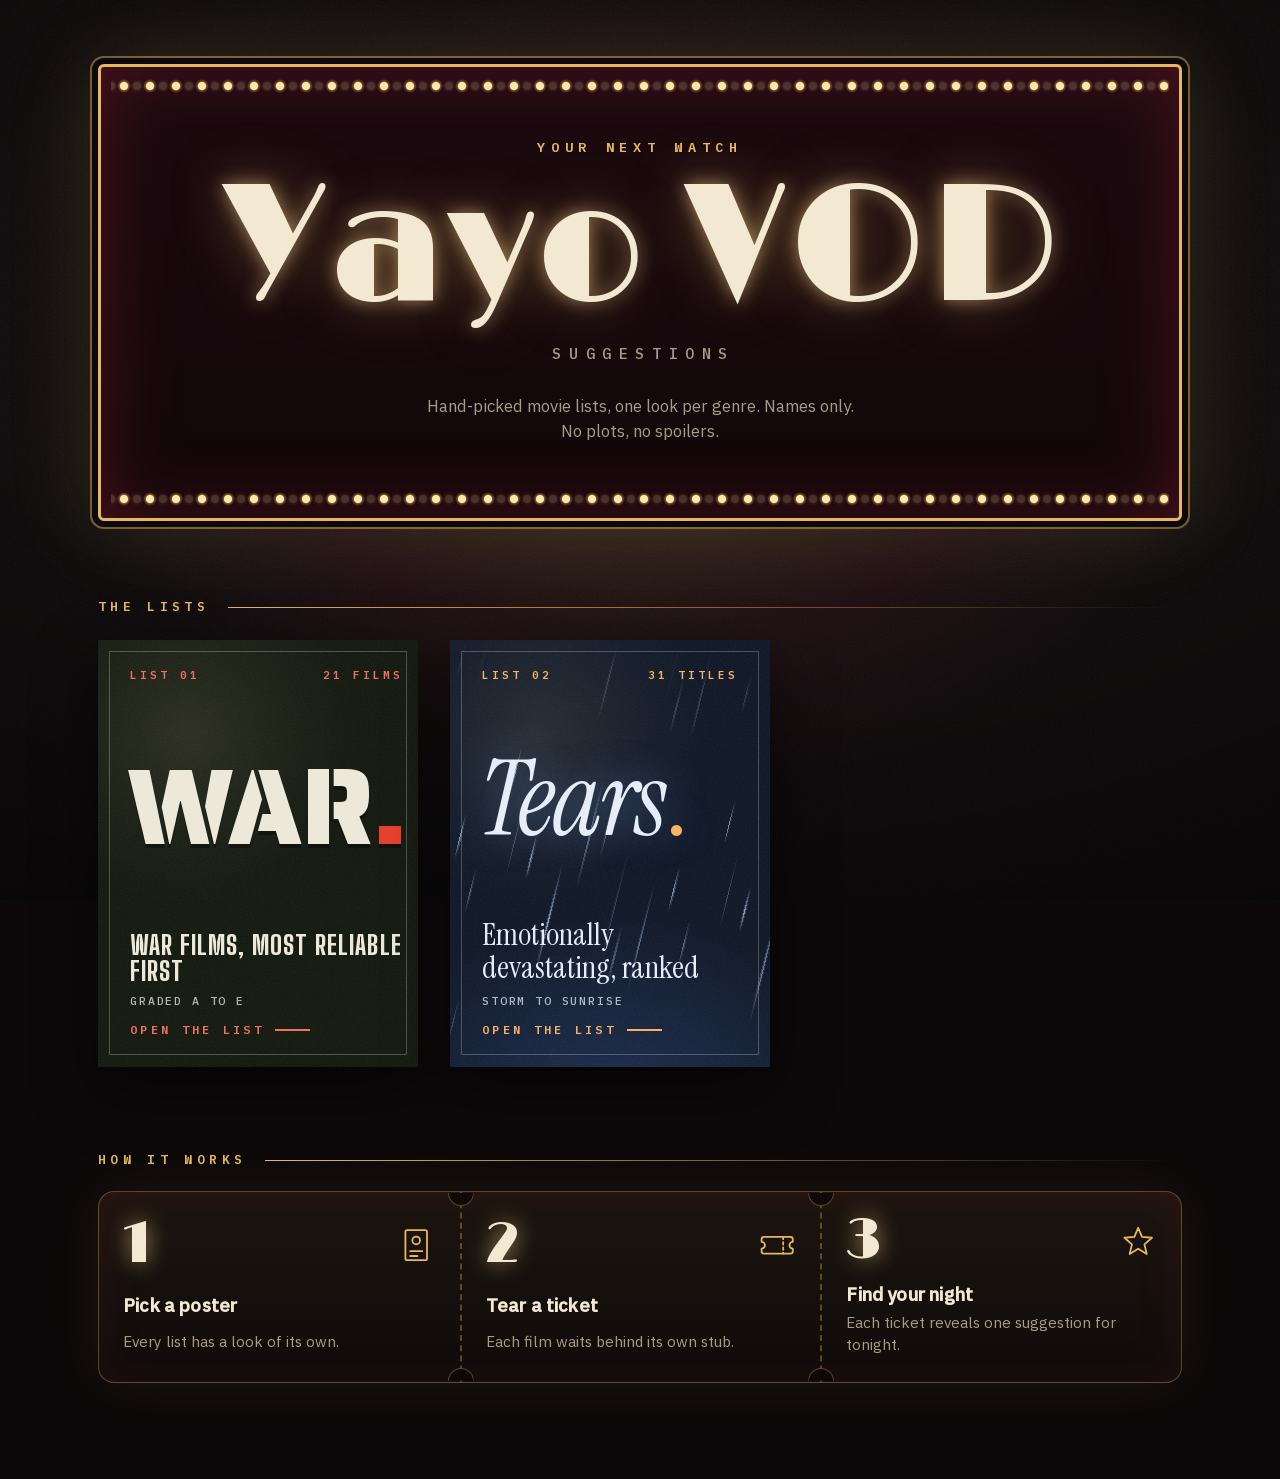
==== commit 988013d7: "Remove card shimmer, fix hover flicker on cards and tickets, reword How it works step 3" ====
--- a/index.html
+++ b/index.html
@@ -50,12 +50,14 @@
 .tickets{display:grid;grid-template-columns:repeat(auto-fit,minmax(min(100%,17rem),20rem));gap:2rem;justify-content:start}
 
 /* lists are one-sheet posters: portrait, one big genre word, dressed in that list's own palette. (Single films get tickets inside each list.) */
-.poster{position:relative;display:grid;grid-template-rows:auto 1fr auto;aspect-ratio:3/4;min-height:26rem;padding:1.4rem 1.4rem 1.5rem;text-decoration:none;color:var(--p-ink);background:var(--p-bg);overflow:hidden;isolation:isolate;container-type:inline-size;filter:drop-shadow(0 22px 30px rgba(0,0,0,.6));transition:transform .45s cubic-bezier(.2,.8,.2,1)}
+.poster{position:relative;display:grid;grid-template-rows:auto 1fr auto;aspect-ratio:3/4;min-height:26rem;padding:1.4rem 1.4rem 1.5rem;text-decoration:none;color:var(--p-ink);background:var(--p-bg);overflow:hidden;isolation:isolate;container-type:inline-size;filter:drop-shadow(0 22px 30px rgba(0,0,0,.6));transition:transform .45s cubic-bezier(.2,.8,.2,1),--mx .9s ease,--my .9s ease}
 .poster::before{content:"";position:absolute;inset:.7rem;border:1.5px solid var(--p-line);z-index:2;pointer-events:none}
+@property --mx{syntax:"<percentage>";inherits:true;initial-value:28%}
+@property --my{syntax:"<percentage>";inherits:true;initial-value:22%}
 .poster{--rx:0;--ry:0;--mx:28%;--my:22%;transform:perspective(1000px) rotateX(calc(var(--ry)*1deg)) rotateY(calc(var(--rx)*1deg)) translateY(var(--lift,0px))}
-.poster.live{transition:transform .09s linear}
-.poster:hover,.poster:focus-visible{--lift:-8px}
-.poster>.spot,.poster>.glint,.poster>.grainp{position:absolute;inset:0;pointer-events:none;z-index:0}
+.poster.live{transition:transform .09s linear,--mx .18s linear,--my .18s linear}
+.tickets li:hover>.poster,.poster:focus-visible{--lift:-8px}
+.poster>.spot,.poster>.grainp{position:absolute;inset:0;pointer-events:none;z-index:0}
 .poster.rain{--p-bg:#0b1322;--p-ink:#e4edf8;--p-line:rgba(228,237,248,.26);--p-accent:#f4b468;--p-accent-text:#f4b468;--p-display:"Instrument Serif",Georgia,serif;--p-cond:"Instrument Serif",Georgia,serif;background:radial-gradient(120% 80% at 50% 115%,#1a2d52,#0b1322 66%)}
 .rain .p-word{text-transform:none;font-style:italic;font-size:38cqw;letter-spacing:-.02em;text-shadow:0 0 44px rgba(130,185,255,.45)}
 .rain .p-bottom h2{font:400 1.95rem/1.05 var(--p-cond);text-transform:none;letter-spacing:0}
@@ -63,11 +65,7 @@
 .poster>.streaks::before{content:"";position:absolute;inset:-35%;background:url("data:image/svg+xml,%3Csvg%20xmlns%3D%22http%3A//www.w3.org/2000/svg%22%20width%3D%22220%22%20height%3D%22260%22%20viewBox%3D%220%200%20220%20260%22%3E%3Cdefs%3E%3ClinearGradient%20id%3D%22g%22%20x1%3D%220%22%20y1%3D%220%22%20x2%3D%220%22%20y2%3D%221%22%3E%3Cstop%20offset%3D%220%22%20stop-color%3D%22%239cc4ff%22%20stop-opacity%3D%220%22/%3E%3Cstop%20offset%3D%22.55%22%20stop-color%3D%22%23bcd8ff%22%20stop-opacity%3D%22.9%22/%3E%3Cstop%20offset%3D%221%22%20stop-color%3D%22%23e9f3ff%22%20stop-opacity%3D%220%22/%3E%3C/linearGradient%3E%3C/defs%3E%3Crect%20x%3D%227.6%22%20y%3D%22122.5%22%20width%3D%221.6%22%20height%3D%22112%22%20rx%3D%220.8%22%20fill%3D%22url%28%23g%29%22%20opacity%3D%220.8%22/%3E%3Crect%20x%3D%2227.1%22%20y%3D%2231.8%22%20width%3D%221.6%22%20height%3D%22112%22%20rx%3D%220.8%22%20fill%3D%22url%28%23g%29%22%20opacity%3D%220.5%22/%3E%3Crect%20x%3D%2242.8%22%20y%3D%2230.1%22%20width%3D%221%22%20height%3D%2278%22%20rx%3D%220.5%22%20fill%3D%22url%28%23g%29%22%20opacity%3D%220.8%22/%3E%3Crect%20x%3D%2268.7%22%20y%3D%2294.4%22%20width%3D%221%22%20height%3D%22112%22%20rx%3D%220.5%22%20fill%3D%22url%28%23g%29%22%20opacity%3D%220.35%22/%3E%3Crect%20x%3D%2280.5%22%20y%3D%22169.6%22%20width%3D%221%22%20height%3D%2262%22%20rx%3D%220.5%22%20fill%3D%22url%28%23g%29%22%20opacity%3D%220.8%22/%3E%3Crect%20x%3D%22101.6%22%20y%3D%22120.6%22%20width%3D%221.2%22%20height%3D%22112%22%20rx%3D%220.6%22%20fill%3D%22url%28%23g%29%22%20opacity%3D%220.65%22/%3E%3Crect%20x%3D%22122.0%22%20y%3D%2298.4%22%20width%3D%221.4%22%20height%3D%2246%22%20rx%3D%220.7%22%20fill%3D%22url%28%23g%29%22%20opacity%3D%220.8%22/%3E%3Crect%20x%3D%22145.0%22%20y%3D%22149.0%22%20width%3D%221.4%22%20height%3D%2246%22%20rx%3D%220.7%22%20fill%3D%22url%28%23g%29%22%20opacity%3D%220.5%22/%3E%3Crect%20x%3D%22160.1%22%20y%3D%2220.2%22%20width%3D%221%22%20height%3D%2246%22%20rx%3D%220.5%22%20fill%3D%22url%28%23g%29%22%20opacity%3D%220.8%22/%3E%3Crect%20x%3D%22175.9%22%20y%3D%2271.7%22%20width%3D%221%22%20height%3D%2278%22%20rx%3D%220.5%22%20fill%3D%22url%28%23g%29%22%20opacity%3D%220.35%22/%3E%3Crect%20x%3D%22195.7%22%20y%3D%22100.9%22%20width%3D%221.6%22%20height%3D%2246%22%20rx%3D%220.8%22%20fill%3D%22url%28%23g%29%22%20opacity%3D%220.8%22/%3E%3C/svg%3E") 0 0/220px 260px repeat;transform:rotate(14deg)}
 @media (prefers-reduced-motion:no-preference){.poster>.streaks::before{animation:rainfall 2.4s linear infinite}@keyframes rainfall{to{background-position:0 260px}}}
 .spot{background:radial-gradient(circle 15rem at var(--mx) var(--my),rgba(255,236,176,.26),rgba(255,236,176,.07) 45%,transparent 72%);opacity:.38;transition:opacity .45s}
-.poster:hover .spot,.poster:focus-visible .spot{opacity:1}
-.glint{overflow:hidden}
-.glint::before{content:"";position:absolute;top:-20%;bottom:-20%;left:-60%;width:40%;background:linear-gradient(105deg,transparent,rgba(255,255,255,.16) 45%,rgba(255,255,255,.04) 55%,transparent);transform:skewX(-14deg) translateX(0);opacity:0}
-.poster:hover .glint::before{opacity:1;animation:glint 1.1s cubic-bezier(.3,.6,.2,1) both}
-@keyframes glint{from{transform:skewX(-14deg) translateX(0)}to{transform:skewX(-14deg) translateX(520%)}}
+.tickets li:hover .spot,.poster:focus-visible .spot{opacity:1}
 .poster>*{position:relative;z-index:1}
 .p-top{display:flex;justify-content:space-between;gap:1rem;font:600 .68rem/1 var(--mono);letter-spacing:.28em;text-transform:uppercase;color:var(--p-accent-text);padding:.5rem .6rem 0}
 .p-word{align-self:center;transform:translate(calc(var(--rx)*-1.4px),calc(var(--ry)*-1.4px));transition:transform .2s ease-out;font:400 39cqw/.8 var(--p-display);text-transform:uppercase;letter-spacing:-.015em;white-space:nowrap;padding-inline:.4rem;color:var(--p-ink);text-shadow:0 .04em 0 rgba(0,0,0,.35)}
@@ -77,7 +75,7 @@
 .p-bottom p{font:500 .72rem/1.4 var(--mono);letter-spacing:.16em;text-transform:uppercase;opacity:.75}
 .p-go{margin-top:.4rem;display:flex;align-items:center;gap:.7rem;font:600 .74rem/1 var(--mono);letter-spacing:.28em;text-transform:uppercase;color:var(--p-accent-text)}
 .p-go i{display:block;height:2px;width:2.2rem;background:currentColor;transition:width .3s}
-.poster:hover .p-go i{width:4.5rem}
+.tickets li:hover .p-go i,.poster:focus-visible .p-go i{width:4.5rem}
 .poster.war{--p-bg:#10150b;--p-ink:#ece9db;--p-line:rgba(236,233,219,.28);--p-accent:#e8402f;--p-accent-text:#f07262;--p-display:"Saira Stencil One",Impact,sans-serif;--p-cond:"Big Shoulders Display",Impact,sans-serif}
 .grainp{position:absolute;inset:-50%;width:200%;height:200%;z-index:0;opacity:.1;mix-blend-mode:screen;pointer-events:none;background-image:url("data:image/svg+xml,%3Csvg xmlns='http://www.w3.org/2000/svg' width='240' height='240'%3E%3Cfilter id='n'%3E%3CfeTurbulence type='fractalNoise' baseFrequency='.85' numOctaves='2' stitchTiles='stitch'/%3E%3CfeColorMatrix values='0 0 0 0 1 0 0 0 0 1 0 0 0 0 1 0 0 0 .7 0'/%3E%3C/filter%3E%3Crect width='100%25' height='100%25' filter='url(%23n)'/%3E%3C/svg%3E")}
 .foot{margin-top:5rem;max-width:40rem;color:var(--dim);font-size:.95rem;padding-top:1.2rem;border-top:1px solid var(--faint)}
@@ -93,7 +91,7 @@
   html.ready .now{animation-delay:.25s}html.ready .tickets{animation-delay:.4s}html.ready .foot{animation-delay:.55s}
   @keyframes fadeIn{from{opacity:0}to{opacity:1}}
 }
-@media (prefers-reduced-motion:reduce){.grain{animation:none}.glint{display:none}.poster{transform:none!important}}
+@media (prefers-reduced-motion:reduce){.grain{animation:none}.poster{transform:none!important}}
 
 .how{margin-top:clamp(3.5rem,8vw,5.5rem)}
 .how h2{display:flex;align-items:center;gap:1.2rem;margin:0 0 1.5rem;font:600 .8rem/1 var(--mono);letter-spacing:.34em;text-transform:uppercase;color:var(--brass)}
@@ -135,7 +133,7 @@
   <h2 class="now">The lists</h2>
   <ul class="tickets">
     <li><a class="poster war" href="war/">
-      <i class="grainp" aria-hidden="true"></i><i class="spot" aria-hidden="true"></i><i class="glint" aria-hidden="true"></i>
+      <i class="grainp" aria-hidden="true"></i><i class="spot" aria-hidden="true"></i>
       <div class="p-top"><span>List 01</span><span>21 films</span></div>
       <div class="p-word" aria-hidden="true">War<i>.</i></div>
       <div class="p-bottom">
@@ -144,7 +142,7 @@
         <span class="p-go">Open the list <i></i></span>
       </div></a></li>
     <li><a class="poster rain" href="devastating/">
-      <i class="grainp" aria-hidden="true"></i><i class="streaks" aria-hidden="true"></i><i class="spot" aria-hidden="true"></i><i class="glint" aria-hidden="true"></i>
+      <i class="grainp" aria-hidden="true"></i><i class="streaks" aria-hidden="true"></i><i class="spot" aria-hidden="true"></i>
       <div class="p-top"><span>List 02</span><span>31 titles</span></div>
       <div class="p-word" aria-hidden="true">Tears<i>.</i></div>
       <div class="p-bottom">
@@ -164,22 +162,23 @@
         <b>Tear a ticket</b><p>Each film waits behind its own stub.</p></li>
       <li class="step"><span class="num" aria-hidden="true">3</span>
         <svg viewBox="0 0 32 32" aria-hidden="true"><path d="M16 4l3.2 7.6 8.3.7-6.3 5.5 1.9 8.1L16 21.4l-7.1 4.5 1.9-8.1-6.3-5.5 8.3-.7z"/></svg>
-        <b>Find your night</b><p>Open the title and press play.</p></li>
+        <b>Find your night</b><p>Each ticket reveals one suggestion for tonight.</p></li>
     </ol>
   </section>
 </div>
 <script>
 (function(){
   if(matchMedia('(prefers-reduced-motion: reduce)').matches)return;
-  document.querySelectorAll('.poster').forEach(p=>{
-    p.addEventListener('pointerenter',e=>{if(e.pointerType==='mouse')p.classList.add('live')});
-    p.addEventListener('pointermove',e=>{
+  document.querySelectorAll('.tickets li').forEach(li=>{
+    const p=li.querySelector('.poster'),cl=v=>Math.max(0,Math.min(1,v));
+    li.addEventListener('pointerenter',e=>{if(e.pointerType==='mouse')p.classList.add('live')});
+    li.addEventListener('pointermove',e=>{
       if(e.pointerType!=='mouse')return;
-      const r=p.getBoundingClientRect(),x=(e.clientX-r.left)/r.width,y=(e.clientY-r.top)/r.height;
+      const r=li.getBoundingClientRect(),x=cl((e.clientX-r.left)/r.width),y=cl((e.clientY-r.top)/r.height);
       p.style.setProperty('--mx',(x*100).toFixed(1)+'%');p.style.setProperty('--my',(y*100).toFixed(1)+'%');
       p.style.setProperty('--rx',((x-.5)*12).toFixed(2));p.style.setProperty('--ry',((.5-y)*12).toFixed(2));
     });
-    p.addEventListener('pointerleave',()=>{p.classList.remove('live');['--rx','--ry'].forEach(k=>p.style.setProperty(k,'0'));p.style.setProperty('--mx','28%');p.style.setProperty('--my','22%')});
+    li.addEventListener('pointerleave',()=>{p.classList.remove('live');['--rx','--ry'].forEach(k=>p.style.setProperty(k,'0'));p.style.setProperty('--mx','28%');p.style.setProperty('--my','22%')});
   });
 })();
 </script>
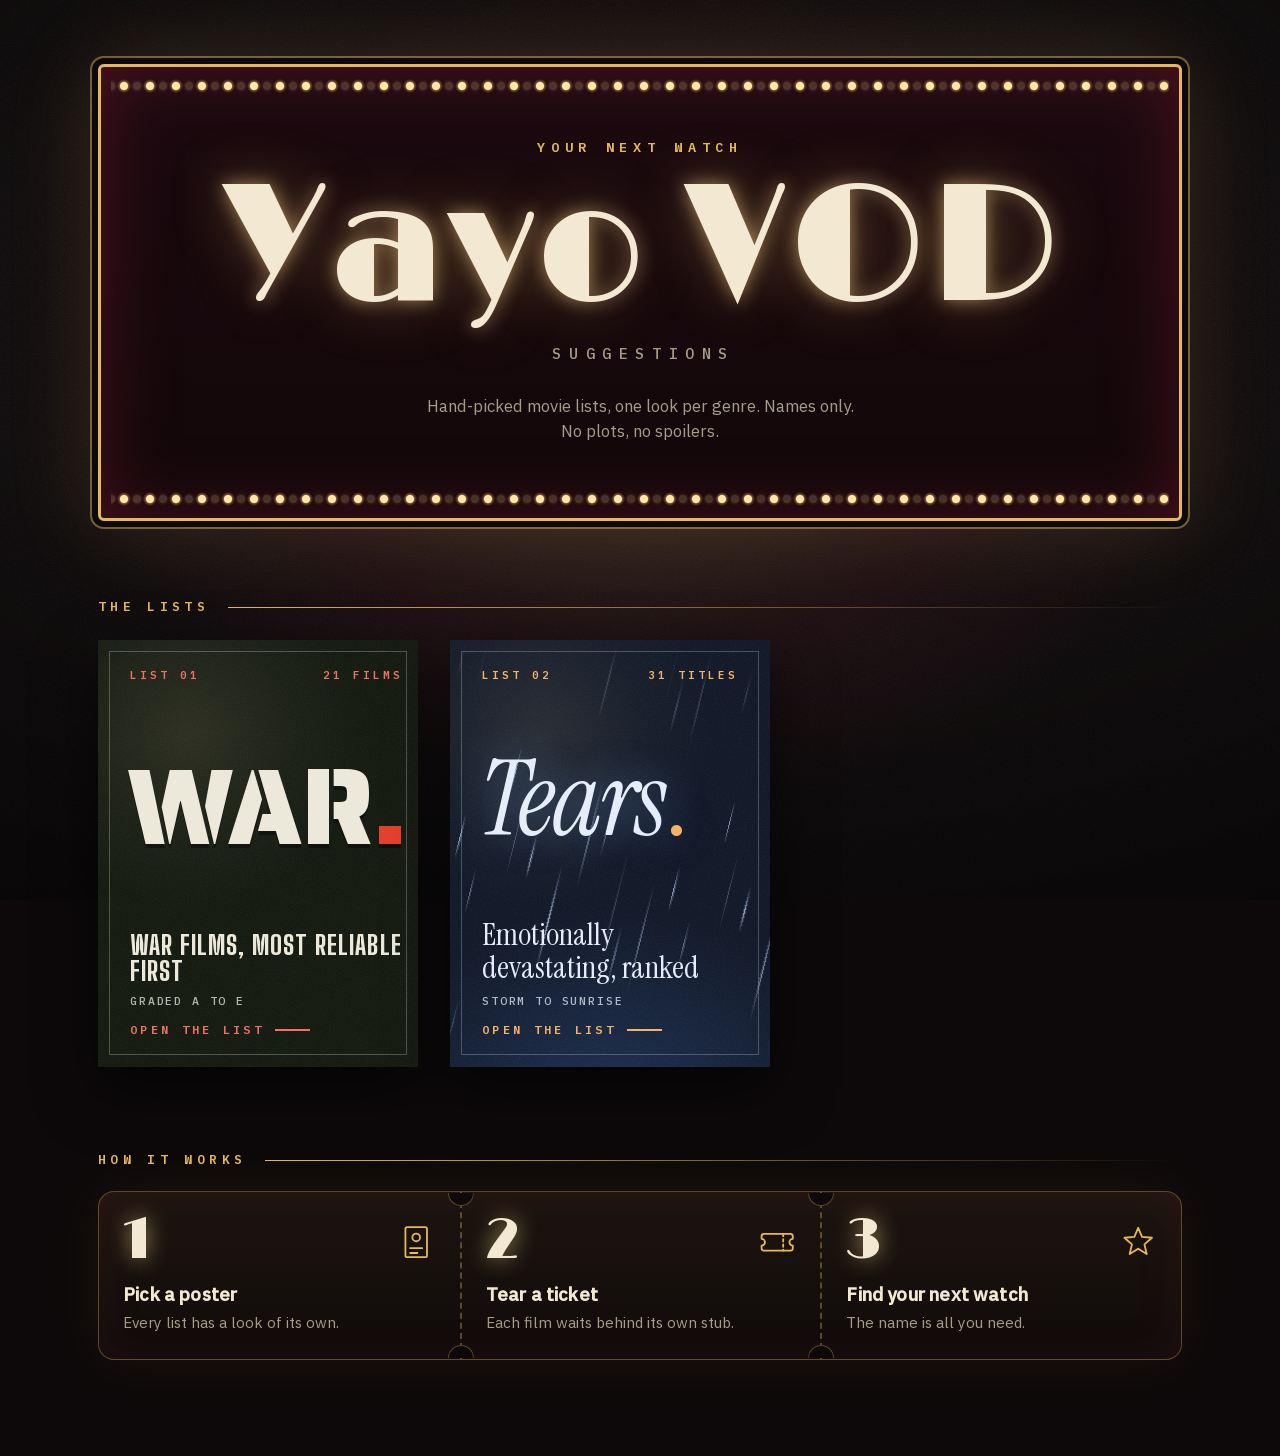
==== commit 628ec11c: "Hub: simplify How it works step 3" ====
--- a/index.html
+++ b/index.html
@@ -162,7 +162,7 @@
         <b>Tear a ticket</b><p>Each film waits behind its own stub.</p></li>
       <li class="step"><span class="num" aria-hidden="true">3</span>
         <svg viewBox="0 0 32 32" aria-hidden="true"><path d="M16 4l3.2 7.6 8.3.7-6.3 5.5 1.9 8.1L16 21.4l-7.1 4.5 1.9-8.1-6.3-5.5 8.3-.7z"/></svg>
-        <b>Find your night</b><p>Each ticket reveals one suggestion for tonight.</p></li>
+        <b>Find your next watch</b><p>The name is all you need.</p></li>
     </ol>
   </section>
 </div>
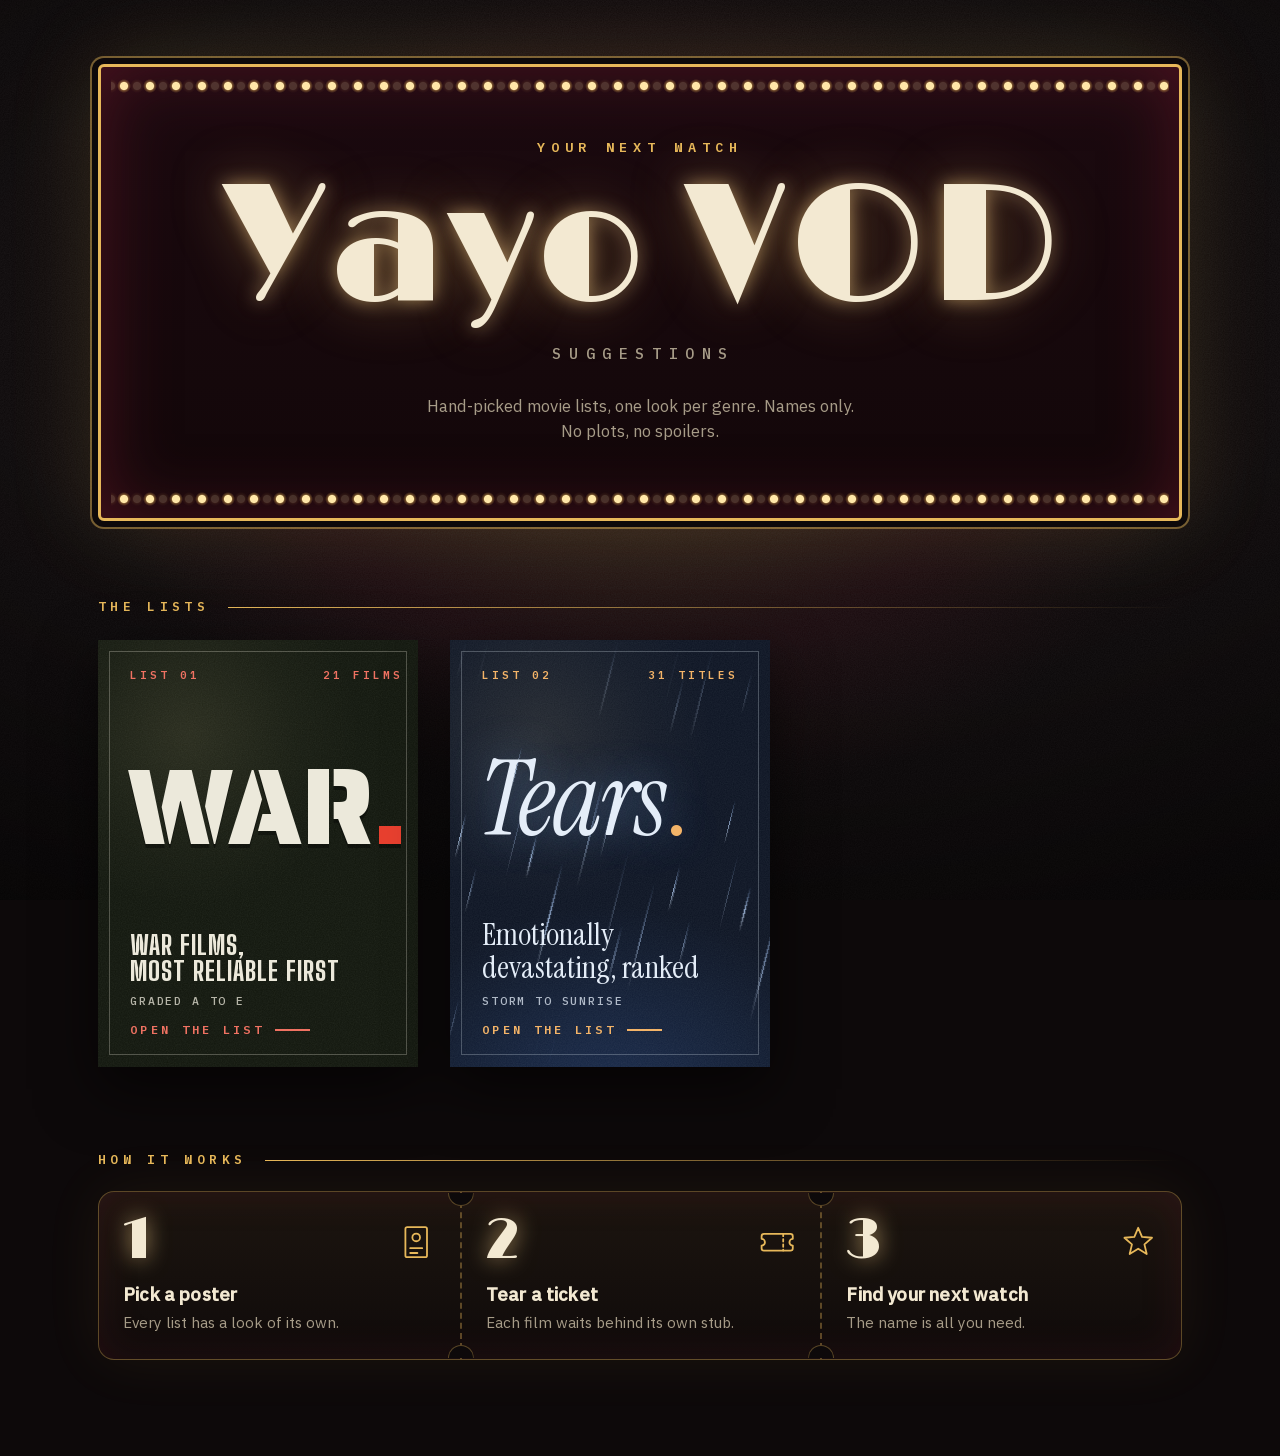
==== commit 69393330: "Hub: balance the War poster title over two lines" ====
--- a/index.html
+++ b/index.html
@@ -137,7 +137,7 @@
       <div class="p-top"><span>List 01</span><span>21 films</span></div>
       <div class="p-word" aria-hidden="true">War<i>.</i></div>
       <div class="p-bottom">
-        <h2>War films, most reliable first</h2>
+        <h2>War films,<br>most reliable first</h2>
         <p>Graded A to E</p>
         <span class="p-go">Open the list <i></i></span>
       </div></a></li>
